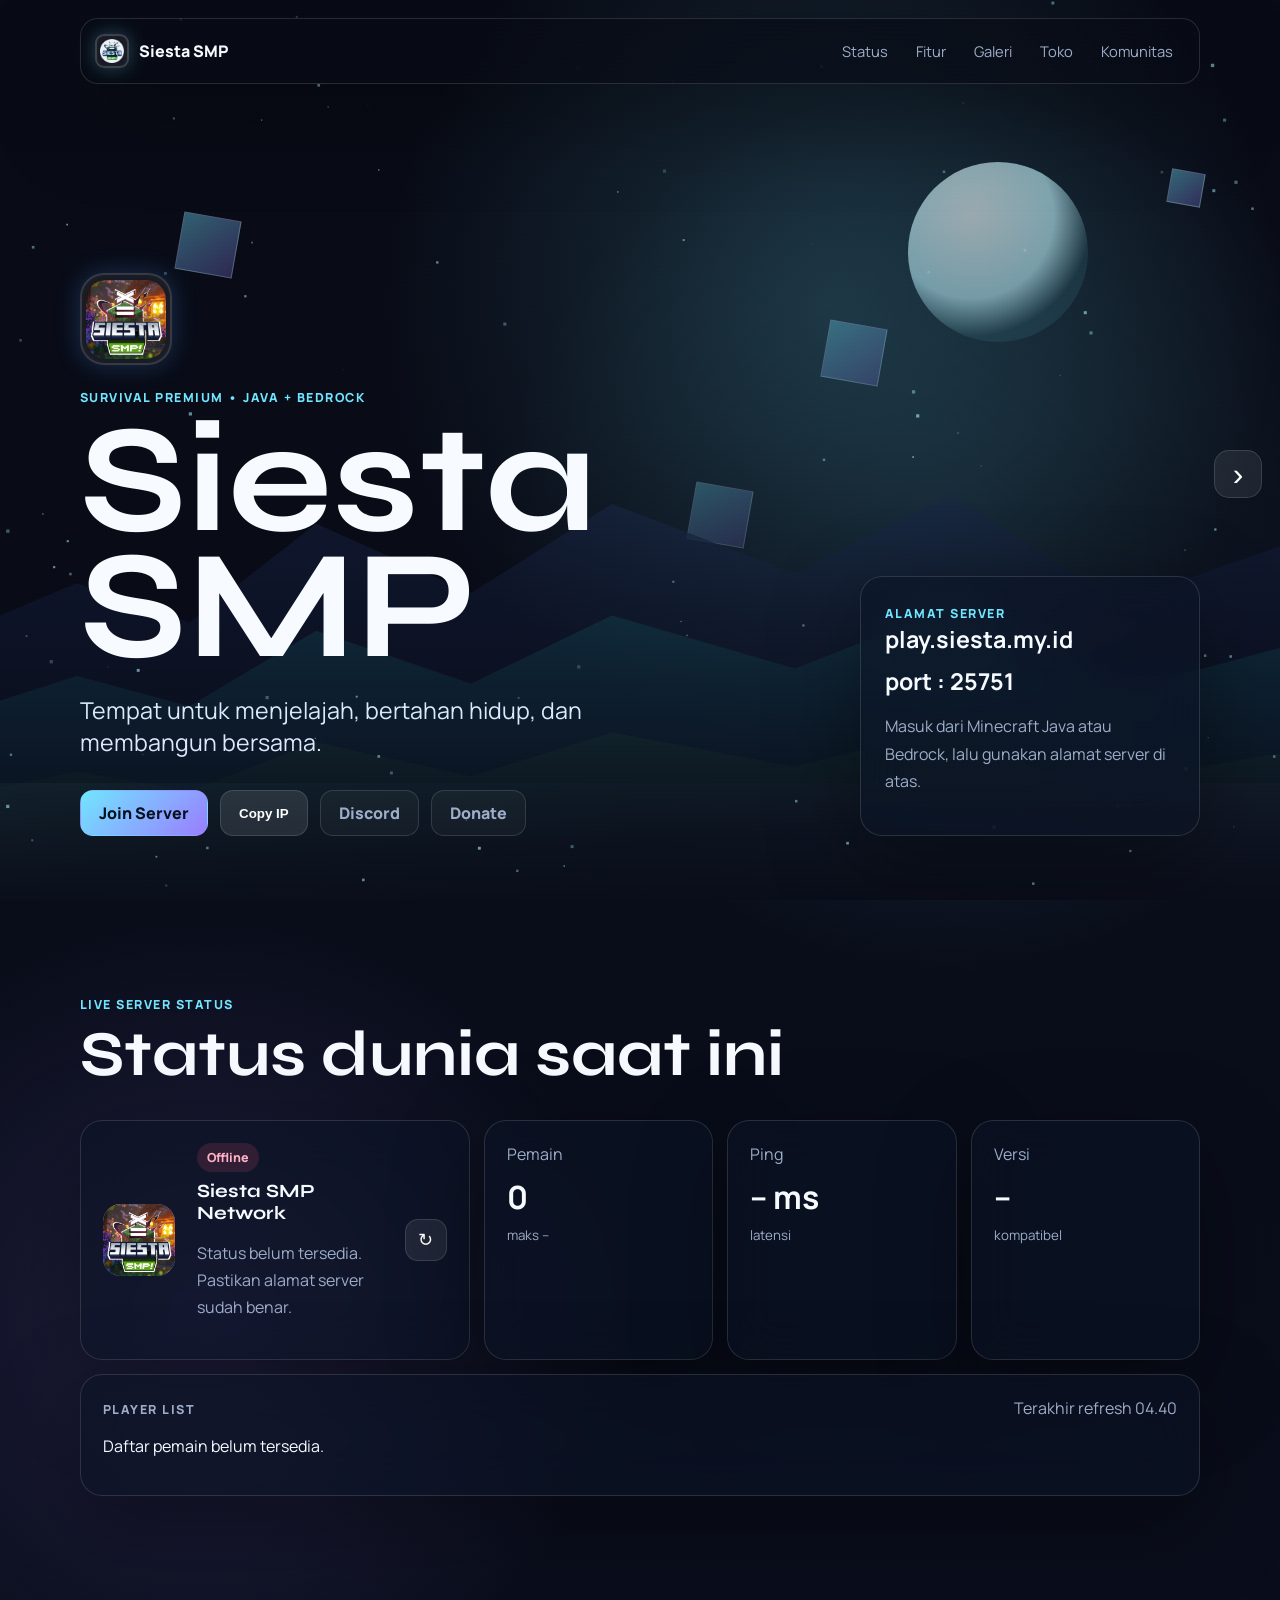
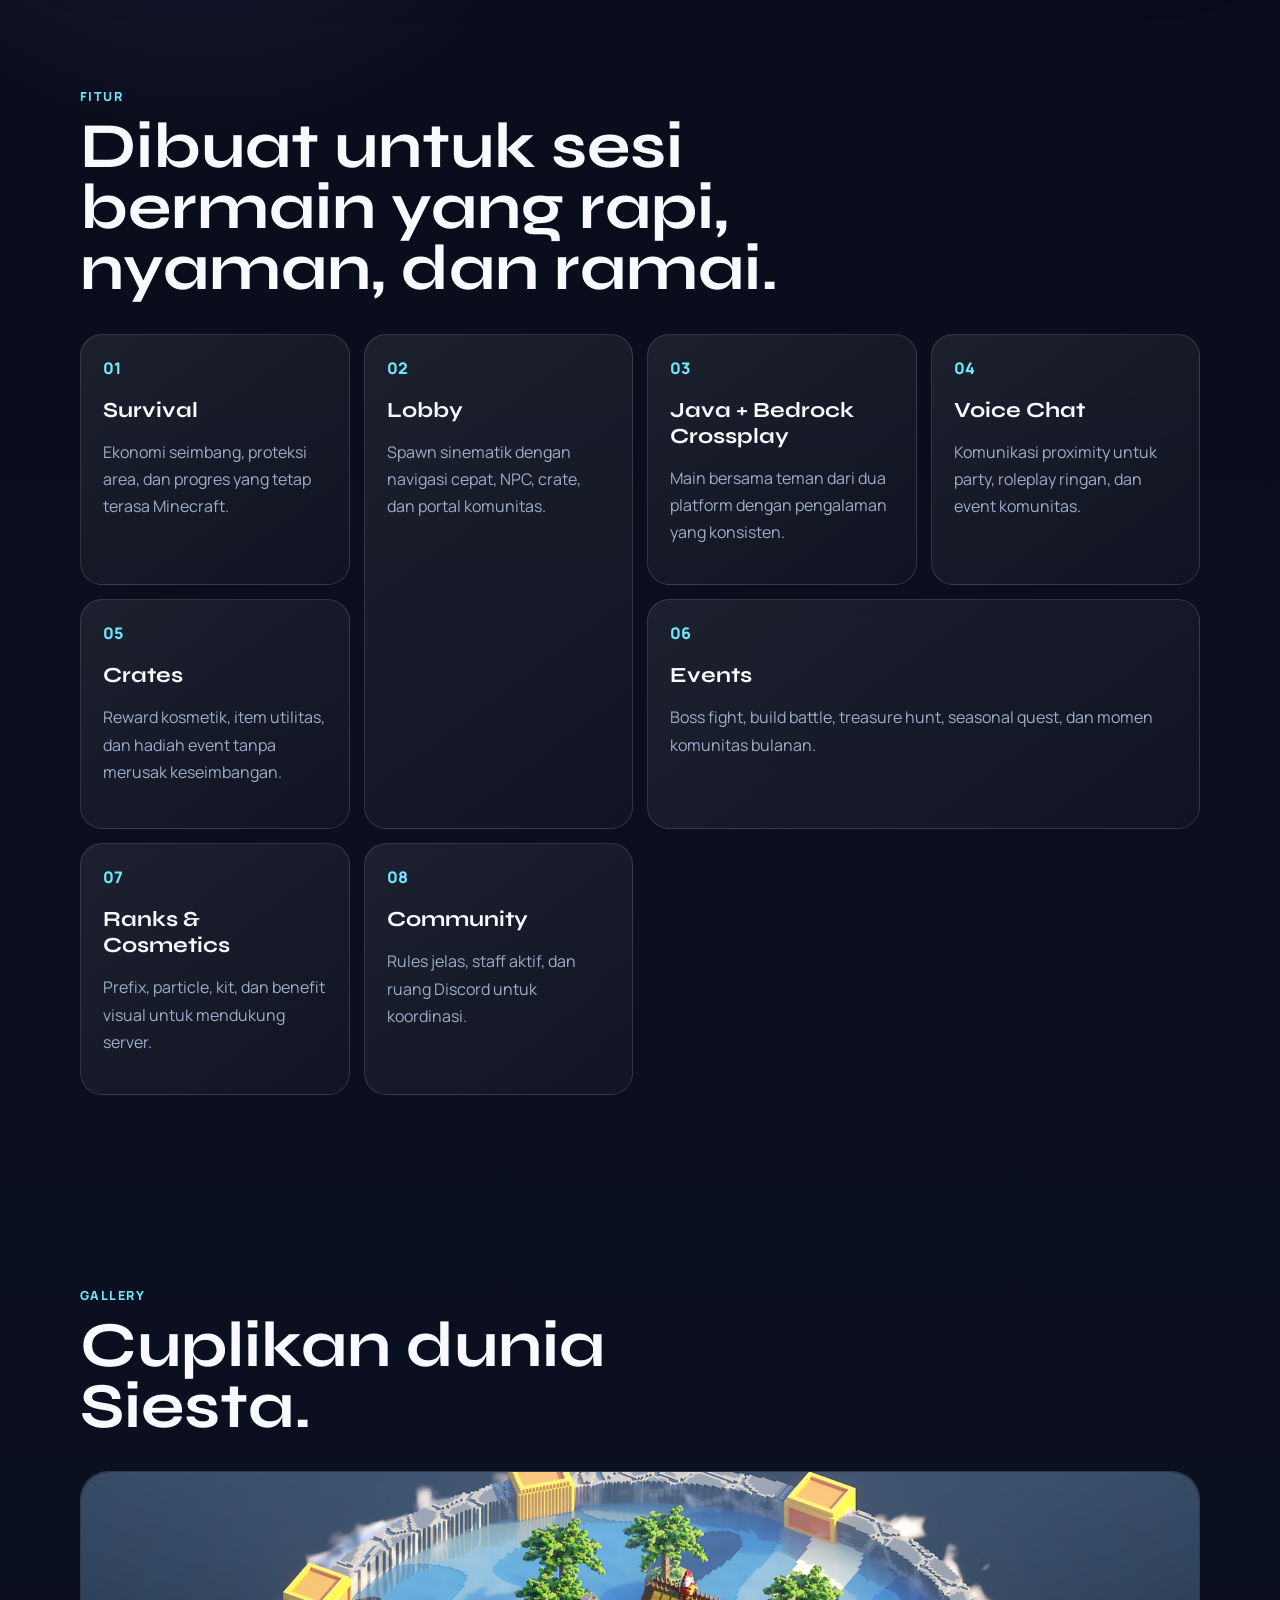
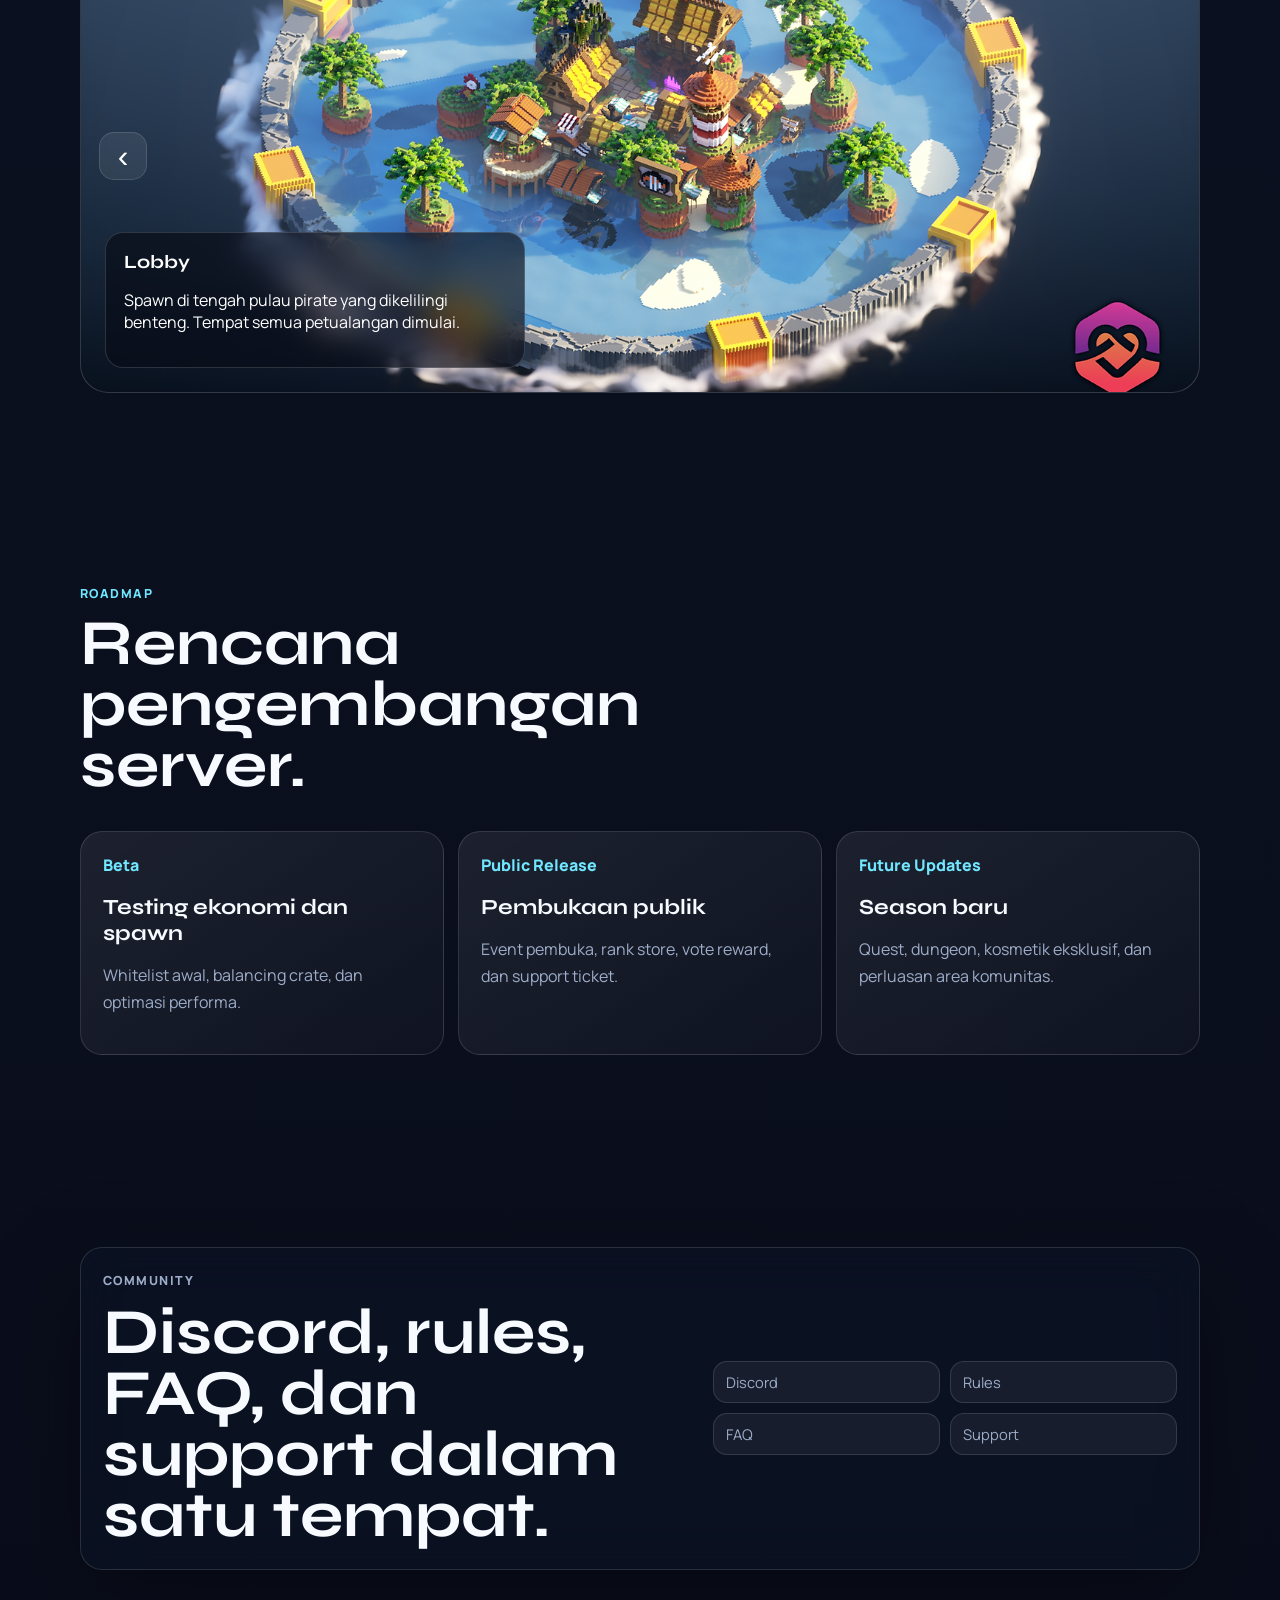
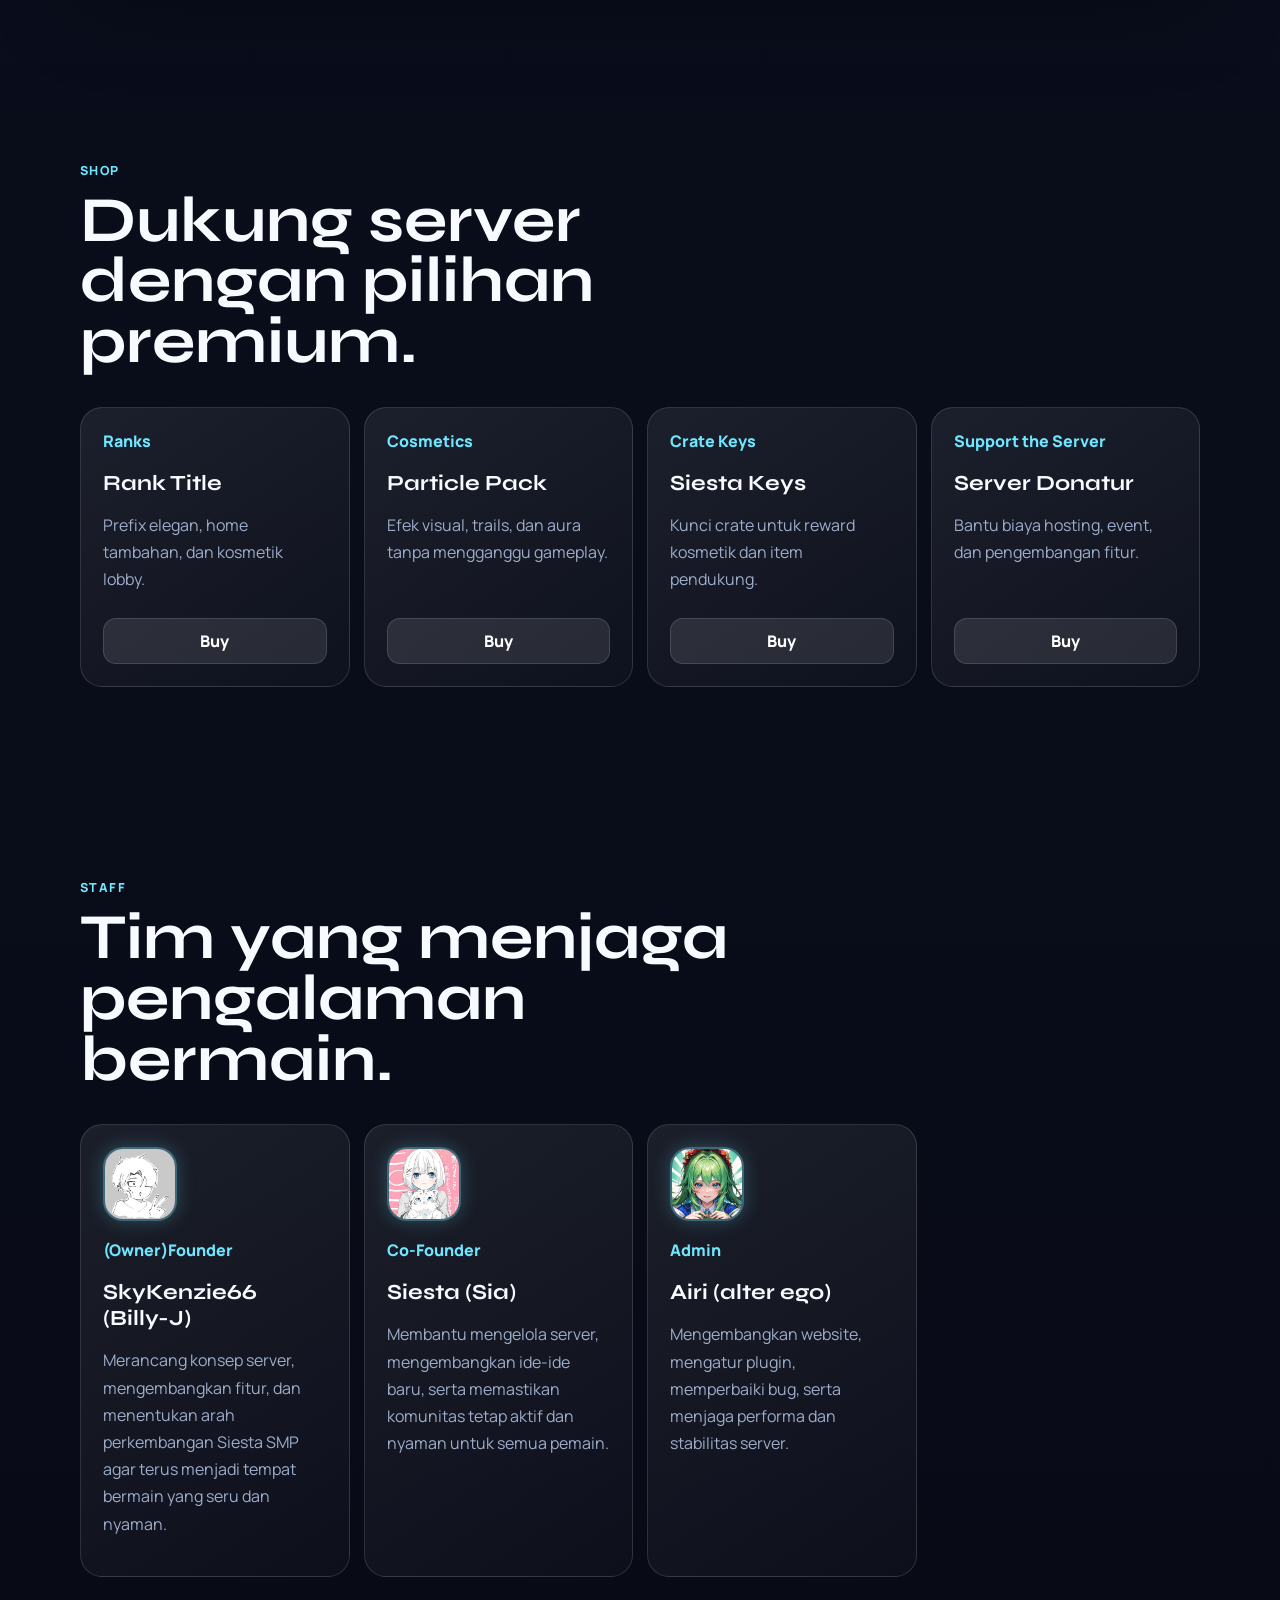
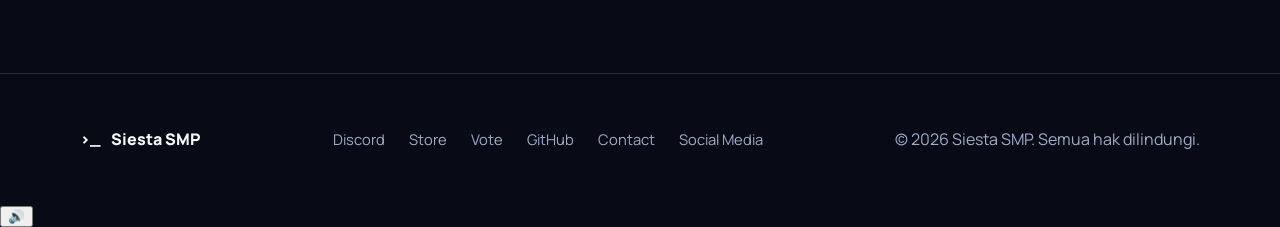
==== index.html @ a651f9de "First commit" ====
<!DOCTYPE html>
<html lang="id">
  <head>
    <meta charset="UTF-8" />
    <meta name="viewport" content="width=device-width, initial-scale=1.0" />
    <title>Siesta SMP | Server Minecraft Premium</title>
    <meta
      name="description"
      content="Website resmi Siesta SMP, server Minecraft modern untuk eksplorasi, survival, dan komunitas."
    />
    <link rel="preconnect" href="https://fonts.googleapis.com" />
    <link rel="preconnect" href="https://fonts.gstatic.com" crossorigin />
    <link
      href="https://fonts.googleapis.com/css2?family=Manrope:wght@400;500;600;700;800&family=Syne:wght@600;700;800&display=swap"
      rel="stylesheet"
    />
    <link rel="stylesheet" href="styles.css" />
  </head>
  <body>
    <div class="grain" aria-hidden="true"></div>
    <header class="site-header">
      <a class="brand" href="#home" aria-label="Siesta SMP">
        <div class="brand-mark">
    <img src="img/logo1.png" alt="Logo Server">
        </div>
        <span>Siesta SMP</span>
      </a>
      <button class="nav-toggle" aria-label="Buka menu" aria-expanded="false">
        <span></span><span></span>
      </button>
      <nav class="site-nav" aria-label="Navigasi utama">
        <a href="#status">Status</a>
        <a href="#fitur">Fitur</a>
        <a href="#galeri">Galeri</a>
        <a href="#toko">Toko</a>
        <a href="#komunitas">Komunitas</a>
      </nav>
    </header>

    <main>
      <section class="hero" id="home">
        <canvas id="particleCanvas" aria-hidden="true"></canvas>
        <div class="hero-landscape" aria-hidden="true">
          <div class="moon"></div>
          <div class="block block-a"></div>
          <div class="block block-b"></div>
          <div class="block block-c"></div>
          <div class="block block-d"></div>
          <div class="ridge ridge-back"></div>
          <div class="ridge ridge-mid"></div>
          <div class="ridge ridge-front"></div>
          <div class="water"></div>
        </div>
        <div class="hero-content reveal">

      
          <!-- ================================================= -->
<!-- LOGO SERVER -->
<!-- Taruh file logo di folder img/logo.png -->
<!-- Kalau nama filenya beda tinggal ganti src -->
<!-- ================================================= -->

<div class="logo-placeholder" aria-label="Logo Server">
    <img src="img/logo.png" alt="Siesta SMP Logo">
</div>

          <p class="eyebrow">Survival premium • Java + Bedrock</p>
          <h1>Siesta SMP</h1>
          <p class="hero-subtitle">Tempat untuk menjelajah, bertahan hidup, dan membangun bersama.</p>
          <div class="hero-actions">
            <a class="button primary" href="#cara-join">Join Server</a>
            <button class="button secondary" type="button" data-copy-ip>Copy IP</button>
            <a class="button ghost" href="https://discord.gg/QrGmvhKvw" target="_blank" rel="noreferrer">Discord</a>
            <a class="button ghost" href="/store/support-server.html">Donate</a>
          </div>
        </div>
        <aside class="hero-panel reveal" id="cara-join">
          <span class="panel-label">Alamat Server</span>
          <strong id="serverIp">play.siesta.my.id</strong>
          <strong id="server_port">port : 25751</strong>
          <p>Masuk dari Minecraft Java atau Bedrock, lalu gunakan alamat server di atas.</p>
        </aside>
      </section>

      <section class="status-section section" id="status">
        <div class="section-heading reveal">
          <p class="eyebrow">Live Server Status</p>
          <h2>Status dunia saat ini</h2>
        </div>
        <div class="status-grid reveal">
          <div class="server-card glass">
            <div class="server-icon">
    <img src="img/logo.png" alt="Siesta SMP">
</div>
            <div>
              <p class="status-pill" id="onlineState">Memuat...</p>
              <h3>Siesta SMP Network</h3>
              <p class="motd" id="motd">Mengambil MOTD server.</p>
            </div>
            <button class="icon-button" type="button" id="refreshStatus" aria-label="Refresh status">↻</button>
          </div>
          <div class="metric glass"><span>Pemain</span><strong id="playerCount">--</strong><small id="maxPlayers">maks --</small></div>
          <div class="metric glass"><span>Ping</span><strong id="ping">-- ms</strong><small>latensi</small></div>
          <div class="metric glass"><span>Versi</span><strong id="version">--</strong><small>kompatibel</small></div>
        </div>
        <div class="player-list glass reveal">
          <div>
            <span class="panel-label">Player List</span>
            <p id="playerList">Daftar pemain muncul jika tersedia dari API.</p>
          </div>
          <span id="lastRefresh">Auto refresh aktif</span>
        </div>
      </section>

      <section class="section" id="fitur">
        <div class="section-heading reveal">
          <p class="eyebrow">Fitur</p>
          <h2>Dibuat untuk sesi bermain yang rapi, nyaman, dan ramai.</h2>
        </div>
        <div class="feature-grid">
          <article class="feature-card reveal"><span>01</span><h3>Survival</h3><p>Ekonomi seimbang, proteksi area, dan progres yang tetap terasa Minecraft.</p></article>
          <article class="feature-card tall reveal"><span>02</span><h3>Lobby</h3><p>Spawn sinematik dengan navigasi cepat, NPC, crate, dan portal komunitas.</p></article>
          <article class="feature-card reveal"><span>03</span><h3>Java + Bedrock Crossplay</h3><p>Main bersama teman dari dua platform dengan pengalaman yang konsisten.</p></article>
          <article class="feature-card reveal"><span>04</span><h3>Voice Chat</h3><p>Komunikasi proximity untuk party, roleplay ringan, dan event komunitas.</p></article>
          <article class="feature-card reveal"><span>05</span><h3>Crates</h3><p>Reward kosmetik, item utilitas, dan hadiah event tanpa merusak keseimbangan.</p></article>
          <article class="feature-card wide reveal"><span>06</span><h3>Events</h3><p>Boss fight, build battle, treasure hunt, seasonal quest, dan momen komunitas bulanan.</p></article>
          <article class="feature-card reveal"><span>07</span><h3>Ranks & Cosmetics</h3><p>Prefix, particle, kit, dan benefit visual untuk mendukung server.</p></article>
          <article class="feature-card reveal"><span>08</span><h3>Community</h3><p>Rules jelas, staff aktif, dan ruang Discord untuk koordinasi.</p></article>
        </div>
      </section>

      <section class="section gallery-section" id="galeri">
        <div class="section-heading reveal">
          <p class="eyebrow">Gallery</p>
          <h2>Cuplikan dunia Siesta.</h2>
        </div>
        <div class="gallery reveal" aria-label="Galeri screenshot Minecraft">
          <button class="gallery-btn prev" type="button" aria-label="Screenshot sebelumnya">‹</button>
          

         <div class="gallery-track" id="galleryTrack">

<figure class="shot active">

<img src="img/gallery1.png" alt="Lobby">

<figcaption>
<h3>Lobby</h3>
<p>
Spawn di tengah pulau pirate yang dikelilingi benteng.
Tempat semua petualangan dimulai.
</p>
</figcaption>

</figure>



        <figure class="shot">
    <img src="img/gallery2.png" alt="Survival">
    <figcaption>
        <h3>Dunia Survival</h3>
        <p>Survival murni tanpa economy, fokus eksplorasi dan komunitas.</p>
    </figcaption>
</figure>

<figure class="shot">
    <img src="img/gallery3.png" alt="Community">
    <figcaption>
        <h3>Komunitas</h3>
        <p>Bermain bersama teman, membangun kota, dan membuat cerita sendiri.</p>
    </figcaption>
</figure>
          </div>

          
          
          </div>
          <button class="gallery-btn next" type="button" aria-label="Screenshot berikutnya">›</button>
        </div>
      </section>

      <section class="section roadmap-section">
        <div class="section-heading reveal">
          <p class="eyebrow">Roadmap</p>
          <h2>Rencana pengembangan server.</h2>
        </div>
        <div class="timeline reveal">
          <article><span>Beta</span><h3>Testing ekonomi dan spawn</h3><p>Whitelist awal, balancing crate, dan optimasi performa.</p></article>
          <article><span>Public Release</span><h3>Pembukaan publik</h3><p>Event pembuka, rank store, vote reward, dan support ticket.</p></article>
          <article><span>Future Updates</span><h3>Season baru</h3><p>Quest, dungeon, kosmetik eksklusif, dan perluasan area komunitas.</p></article>
        </div>
      </section>

      <section class="section community-section" id="komunitas">
        <div class="community-panel glass reveal">
          <div>
            <p class="eyebrow">Community</p>
            <h2>Discord, rules, FAQ, dan support dalam satu tempat.</h2>
          </div>
          <div class="community-links">
            <a href="https://discord.gg/QrGmvhKvw" target="_blank" rel="noreferrer">Discord</a>
            <a href="/rules.html">Rules</a>
            <a href="/faq.html">FAQ</a>
            <a href="https://wa.me/message/P4M4RM54LJPPA1">Support</a>
          </div>
        </div>
      </section>

      <section class="section shop-section" id="toko">
        <div class="section-heading reveal">
          <p class="eyebrow">Shop</p>
          <h2>Dukung server dengan pilihan premium.</h2>
        </div>
        <div class="shop-grid">
          <article class="shop-card reveal"><span>Ranks</span><h3>Rank Title</h3><p>Prefix elegan, home tambahan, dan kosmetik lobby.</p><a class="button secondary" href="/store.html">Buy</a></article>
          <article class="shop-card reveal"><span>Cosmetics</span><h3>Particle Pack</h3><p>Efek visual, trails, dan aura tanpa mengganggu gameplay.</p><a class="button secondary" href="/store.html">Buy</a></article>
          <article class="shop-card reveal"><span>Crate Keys</span><h3>Siesta Keys</h3><p>Kunci crate untuk reward kosmetik dan item pendukung.</p><a class="button secondary" href="/store.html">Buy</a></article>
          <article class="shop-card reveal"><span>Support the Server</span><h3>Server Donatur</h3><p>Bantu biaya hosting, event, dan pengembangan fitur.</p><a class="button secondary" href="/store/support-server.html">Buy</a></article>
        </div>
      </section>

      <section class="section staff-section">
        <div class="section-heading reveal">
          <p class="eyebrow">Staff</p>
          <h2>Tim yang menjaga pengalaman bermain.</h2>
        </div>
        <div class="staff-grid">
          <article class="staff-card reveal"><div class="avatar">
           <img src="img/billy.png" alt=Billy>
          </div><span>(Owner)Founder</span><h3>SkyKenzie66 (Billy-J)</h3><p>Merancang konsep server, mengembangkan fitur, dan menentukan arah perkembangan Siesta SMP agar terus menjadi tempat bermain yang seru dan nyaman.</p></article>
          <article class="staff-card reveal"><div class="avatar">
            <img src="img/sia.png" alt=sia>
          </div><span>Co-Founder</span><h3>Siesta (Sia)</h3><p>Membantu mengelola server, mengembangkan ide-ide baru, serta memastikan komunitas tetap aktif dan nyaman untuk semua pemain.</p></article>
          <article class="staff-card reveal"><div class="avatar">
            <img src="img/admin.png" alt=admin>
          </div><span>Admin</span><h3>Airi (alter ego)</h3><p>Mengembangkan website, mengatur plugin, memperbaiki bug, serta menjaga performa dan stabilitas server.</p></article>
        </div>
      </section>
    </main>

    <footer class="site-footer">
      <div class="brand">>_</><span>Siesta SMP</span></div>
      <nav aria-label="Footer">
        <a href="https://discord.gg/QrGmvhKvw" target="_blank" rel="noreferrer">Discord</a>
        <a href="/store.html">Store</a>
        <a href="/vote.html">Vote</a>
        <a href="https://github.com/Skyekenie66" target="_blank" rel="noreferrer">GitHub</a>
        <a href="https://wa.me/message/P4M4RM54LJPPA1">Contact</a>
        <a href="/social.html">Social Media</a>
      </nav>
      <p>© <span id="year"></span> Siesta SMP. Semua hak dilindungi.</p>
    </footer>
    <div class="toast" id="toast" role="status" aria-live="polite">IP server disalin.</div>
     <script src="script.js"></script>



    

    <audio id="bgm" loop>
    <source src="bgm/music1.mp3" type="audio/mpeg">
</audio>

<button id="musicBtn">🔊</button>
    
  </body>
</html>
---- styles.css ----
:root {
  --bg: #080b16;
  --bg-soft: #10172a;
  --ink: #f7fbff;
  --muted: #9dadc9;
  --line: rgba(255, 255, 255, 0.13);
  --glass: rgba(12, 20, 39, 0.56);
  --cyan: #70e6ff;
  --blue: #4b8dff;
  --purple: #9a7cff;
  --white: #ffffff;
  --shadow: 0 28px 90px rgba(0, 0, 0, 0.36);
}

* {
  box-sizing: border-box;
}

html {
  scroll-behavior: smooth;
}

body {
  margin: 0;
  color: var(--ink);
  background:
    radial-gradient(circle at 74% 8%, rgba(112, 230, 255, 0.18), transparent 28rem),
    radial-gradient(circle at 16% 20%, rgba(154, 124, 255, 0.16), transparent 26rem),
    linear-gradient(180deg, #080b16 0%, #0b1020 47%, #080b16 100%);
  font-family: "Manrope", sans-serif;
  overflow-x: hidden;
}

a {
  color: inherit;
  text-decoration: none;
}

.grain {
  position: fixed;
  inset: 0;
  z-index: 50;
  pointer-events: none;
  opacity: 0.13;
  background-image:
    linear-gradient(rgba(255, 255, 255, 0.05) 1px, transparent 1px),
    linear-gradient(90deg, rgba(255, 255, 255, 0.04) 1px, transparent 1px);
  background-size: 4px 4px;
  mix-blend-mode: overlay;
}

.site-header {
  position: fixed;
  top: 18px;
  left: 50%;
  z-index: 40;
  display: flex;
  width: min(1120px, calc(100% - 32px));
  transform: translateX(-50%);
  align-items: center;
  justify-content: space-between;
  padding: 12px 14px;
  border: 1px solid var(--line);
  border-radius: 18px;
  background: rgba(8, 11, 22, 0.68);
  backdrop-filter: blur(22px);
  box-shadow: var(--shadow);
}

.brand {
  display: inline-flex;
  align-items: center;
  gap: 10px;
  font-weight: 800;
}

.brand-mark{
    width:48px;
    height:48px;

    border-radius:10%;   /* Bulat */

    overflow:hidden;

    display:flex;
    align-items:center;
    justify-content:center;

    background:rgba(255,255,255,.06);
    backdrop-filter:blur(18px);

    border:2px solid rgba(255,255,255,.18);

    box-shadow:
        0 0 18px rgba(112,230,255,.28),
        inset 0 0 12px rgba(255,255,255,.05);

    transition:.3s ease;
}

.brand-mark:hover{
    transform:scale(1.08) rotate(6deg);

    box-shadow:
        0 0 28px rgba(112,230,255,.45),
        0 0 50px rgba(154,124,255,.25);
}

.brand-mark img{
    width:82%;
    height:82%;
    object-fit:contain;
}


.logo-placeholder img{
    width:90%;
    height:90%;

    object-fit:contain;

    border-radius:20px;
}

.logo-placeholder{
    width:180px;
    height:180px;

    border-radius:28px;

    overflow:hidden;

    display:flex;
    align-items:center;
    justify-content:center;

    background:rgba(255,255,255,.05);

    backdrop-filter:blur(18px);

    border:2px solid rgba(255,255,255,.15);

    box-shadow:
        0 0 25px rgba(80,160,255,.25),
        inset 0 0 20px rgba(255,255,255,.05);

    transition:.3s;
}

.logo-placeholder:hover{
    transform:scale(1.04);

    box-shadow:
        0 0 40px rgba(80,160,255,.45);
}

.brand-mark {
  width: 34px;
  height: 34px;
  border-radius: 9px;
}

.site-nav {
  display: flex;
  gap: 4px;
}

.site-nav a,
.community-links a,
.site-footer a {
  color: var(--muted);
  font-size: 0.92rem;
  padding: 10px 12px;
  transition: color 180ms ease, background 180ms ease;
}

.site-nav a:hover,
.community-links a:hover,
.site-footer a:hover {
  color: var(--white);
  background: rgba(255, 255, 255, 0.07);
  border-radius: 10px;
}

.nav-toggle {
  display: none;
}

.hero {
  position: relative;
  min-height: 100svh;
  display: grid;
  grid-template-columns: minmax(0, 1fr) 340px;
  align-items: end;
  gap: 34px;
  padding: 150px max(24px, calc((100vw - 1120px) / 2)) 64px;
  overflow: hidden;
}

#particleCanvas,
.hero-landscape {
  position: absolute;
  inset: 0;
}

#particleCanvas {
  z-index: 2;
}

.hero::before {
  content: "";
  position: absolute;
  inset: 0;
  background:
    linear-gradient(180deg, rgba(8,11,22,.10) 0%, rgba(8,11,22,.36) 48%, rgba(8,11,22,.94) 100%),
    radial-gradient(circle at 65% 34%, rgba(112,230,255,.22), transparent 28rem);
  z-index: 1;
}

.hero-content,
.hero-panel {
  position: relative;
  z-index: 3;
}

.logo-placeholder {
  width: 92px;
  height: 92px;
  border-radius: 24px;
  margin-bottom: 24px;
  font-family: "Syne", sans-serif;
  font-weight: 800;
  letter-spacing: 0;
}

.eyebrow,
.panel-label {
  margin: 0 0 12px;
  color: var(--cyan);
  font-size: 0.78rem;
  font-weight: 800;
  letter-spacing: .12em;
  text-transform: uppercase;
}

h1,
h2,
h3 {
  margin: 0;
  font-family: "Syne", sans-serif;
  letter-spacing: 0;
}

h1 {
  max-width: 760px;
  font-size: clamp(4.5rem, 12vw, 10.5rem);
  line-height: 0.82;
}

.hero-subtitle {
  max-width: 620px;
  margin: 24px 0 32px;
  color: #dce8ff;
  font-size: clamp(1.08rem, 2.4vw, 1.45rem);
}

.hero-actions {
  display: flex;
  flex-wrap: wrap;
  gap: 12px;
}

.button {
  display: inline-flex;
  min-height: 46px;
  align-items: center;
  justify-content: center;
  border: 1px solid var(--line);
  border-radius: 13px;
  padding: 0 18px;
  font-weight: 800;
  transition: transform 180ms ease, border-color 180ms ease, background 180ms ease;
  cursor: pointer;
}

.button:hover,
.icon-button:hover,
.gallery-btn:hover {
  transform: translateY(-2px);
}

.primary {
  color: #06101e;
  border-color: transparent;
  background: linear-gradient(135deg, var(--cyan), var(--purple));
}

.secondary {
  color: var(--white);
  background: rgba(255,255,255,.1);
}

.ghost {
  color: var(--muted);
  background: rgba(255,255,255,.035);
}

.glass,
.hero-panel {
  border: 1px solid var(--line);
  background: var(--glass);
  backdrop-filter: blur(24px);
  box-shadow: var(--shadow);
}

.hero-panel {
  align-self: end;
  border-radius: 22px;
  padding: 24px;
}

.hero-panel strong {
  display: block;
  margin-bottom: 10px;
  font-size: 1.45rem;
}

.hero-panel p,
.feature-card p,
.shop-card p,
.staff-card p,
.timeline p,
.community-panel p,
.motd {
  color: var(--muted);
  line-height: 1.7;
}

.moon {
  position: absolute;
  top: 18%;
  right: 15%;
  width: 180px;
  height: 180px;
  border-radius: 50%;
  background: radial-gradient(circle at 35% 30%, #ffffff, #c8f6ff 48%, rgba(112,230,255,.16) 70%);
  filter: blur(.2px);
  opacity: .82;
}

.ridge {
  position: absolute;
  left: -5%;
  right: -5%;
  bottom: 0;
  clip-path: polygon(0 48%, 10% 36%, 18% 44%, 27% 24%, 38% 38%, 48% 20%, 61% 34%, 72% 18%, 84% 40%, 100% 24%, 100% 100%, 0 100%);
}

.ridge-back { height: 55%; background: linear-gradient(180deg, #1e2d59, #0e1730); opacity: .75; }
.ridge-mid { height: 42%; background: linear-gradient(180deg, #1a5c70, #102647); bottom: -2%; }
.ridge-front { height: 27%; background: linear-gradient(180deg, #2c6f6a, #101b2b); bottom: -3%; }
.water { position: absolute; left: 0; right: 0; bottom: 0; height: 13%; background: linear-gradient(90deg, rgba(112,230,255,.38), rgba(75,141,255,.12), rgba(154,124,255,.30)); opacity: .65; }

.block {
  position: absolute;
  width: 58px;
  height: 58px;
  background: linear-gradient(135deg, rgba(112,230,255,.5), rgba(154,124,255,.35));
  border: 1px solid rgba(255,255,255,.24);
  transform: rotate(10deg);
  animation: floatBlock 7s ease-in-out infinite;
}

.block-a { top: 24%; left: 14%; }
.block-b { top: 36%; right: 31%; animation-delay: -2s; }
.block-c { top: 54%; left: 54%; animation-delay: -4s; }
.block-d { top: 19%; right: 6%; width: 34px; height: 34px; animation-delay: -1s; }

@keyframes floatBlock {
  0%, 100% { transform: translateY(0) rotate(10deg); }
  50% { transform: translateY(-22px) rotate(18deg); }
}

.section {
  padding: 96px max(24px, calc((100vw - 1120px) / 2));
}

.section-heading {
  max-width: 760px;
  margin-bottom: 34px;
}

.section-heading h2,
.community-panel h2 {
  font-size: clamp(2.2rem, 5vw, 4.8rem);
  line-height: .95;
}

.status-grid {
  display: grid;
  grid-template-columns: 1.7fr repeat(3, 1fr);
  gap: 14px;
}

.server-card,
.metric,
.player-list,
.feature-card,
.shop-card,
.staff-card,
.community-panel,
.timeline article {
  border-radius: 22px;
  padding: 22px;
}

.server-card {
  display: grid;
  grid-template-columns: 76px 1fr 42px;
  gap: 18px;
  align-items: center;
}

.server-icon {
  width: 76px;
  height: 76px;
  display: grid;
  place-items: center;
  border-radius: 16px;
  color: #06101e;
  font-family: "Syne", sans-serif;
  font-size: 2rem;
  font-weight: 800;
  background: linear-gradient(135deg, var(--cyan), var(--blue), var(--purple));
}

.status-pill {
  display: inline-flex;
  margin: 0 0 8px;
  padding: 6px 10px;
  border-radius: 999px;
  color: #8fffd1;
  background: rgba(83, 255, 187, .12);
  font-size: .78rem;
  font-weight: 800;
}

.status-pill.offline {
  color: #ffb2c4;
  background: rgba(255, 91, 128, .14);
}

.icon-button,
.gallery-btn {
  border: 1px solid var(--line);
  color: var(--white);
  background: rgba(255,255,255,.08);
  cursor: pointer;
}

.icon-button {
  width: 42px;
  height: 42px;
  border-radius: 13px;
  font-size: 1.15rem;
}

.metric strong {
  display: block;
  margin: 10px 0 4px;
  font-size: 2rem;
}

.metric span,
.metric small,
.player-list span {
  color: var(--muted);
}

.player-list {
  display: flex;
  justify-content: space-between;
  gap: 20px;
  margin-top: 14px;
}

.feature-grid,
.shop-grid,
.staff-grid {
  display: grid;
  grid-template-columns: repeat(4, 1fr);
  gap: 14px;
}

.feature-card,
.shop-card,
.staff-card,
.timeline article {
  border: 1px solid var(--line);
  background: linear-gradient(145deg, rgba(255,255,255,.08), rgba(255,255,255,.025));
}

.feature-card {
  min-height: 230px;
}

.feature-card.tall {
  grid-row: span 2;
}

.feature-card.wide {
  grid-column: span 2;
}

.feature-card span,
.shop-card span,
.staff-card span,
.timeline span {
  color: var(--cyan);
  font-weight: 800;
}

.feature-card h3,
.shop-card h3,
.staff-card h3,
.timeline h3 {
  margin-top: 18px;
  font-size: 1.35rem;
}

.gallery {
  position: relative;
  overflow: hidden;
  border: 1px solid var(--line);
  border-radius: 28px;
  background: rgba(255,255,255,.05);
}

.gallery-track{
    position:relative;
}

.shot{
    position:absolute;
    inset:0;

    margin:0;

    opacity:0;

    transition:.45s;

    overflow:hidden;

    border-radius:28px;
}

.shot.active{
    opacity:1;
    position:relative;
}

.shot img{
    width:100%;
    height:520px;

    display:block;

    object-fit:cover;
}

.shot figcaption{
    position:absolute;

    left:24px;
    right:24px;
    bottom:24px;

    max-width:420px;

    padding:18px;

    border-radius:18px;

    background:rgba(8,11,22,.65);

    backdrop-filter:blur(15px);

    border:1px solid rgba(255,255,255,.15);

    color:white;
}

.gallery-btn {
  position: absolute;
  top: 50%;
  z-index: 3;
  width: 48px;
  height: 48px;
  border-radius: 15px;
  font-size: 2rem;
}

.prev { left: 18px; }
.next { right: 18px; }

.timeline {
  display: grid;
  grid-template-columns: repeat(3, 1fr);
  gap: 14px;
}

.community-panel {
  display: grid;
  grid-template-columns: 1fr .8fr;
  gap: 30px;
  align-items: center;
}

.community-links {
  display: grid;
  grid-template-columns: repeat(2, 1fr);
  gap: 10px;
}

.community-links a {
  border: 1px solid var(--line);
  border-radius: 14px;
  background: rgba(255,255,255,.055);
}

.shop-card {
  min-height: 280px;
  display: flex;
  flex-direction: column;
}

.shop-card .button {
  margin-top: auto;
}

.avatar{
    width:74px;
    height:74px;

    margin-bottom:18px;

    border-radius:20px;

    overflow:hidden;

    display:flex;
    align-items:center;
    justify-content:center;

    background:rgba(255,255,255,.05);

    border:2px solid rgba(112,230,255,.35);

    box-shadow:0 0 18px rgba(112,230,255,.25);

    transition:.3s;
}

.avatar:hover{
    transform:scale(1.06);
    box-shadow:0 0 28px rgba(112,230,255,.45);
}

.avatar img{
    width:100%;
    height:100%;

    object-fit:cover;

    display:block;
}

.site-footer {
  display: grid;
  grid-template-columns: auto 1fr auto;
  gap: 20px;
  align-items: center;
  padding: 38px max(24px, calc((100vw - 1120px) / 2));
  border-top: 1px solid var(--line);
}

.site-footer nav {
  display: flex;
  flex-wrap: wrap;
  justify-content: center;
}

.site-footer p {
  color: var(--muted);
}

.toast {
  position: fixed;
  right: 22px;
  bottom: 22px;
  z-index: 60;
  padding: 14px 18px;
  border: 1px solid var(--line);
  border-radius: 14px;
  background: rgba(8, 11, 22, .82);
  backdrop-filter: blur(18px);
  opacity: 0;
  transform: translateY(14px);
  transition: opacity 180ms ease, transform 180ms ease;
}

.toast.show {
  opacity: 1;
  transform: translateY(0);
}

.reveal {
  opacity: 0;
  transform: translateY(24px);
  transition: opacity 700ms ease, transform 700ms ease;
}

.reveal.visible {
  opacity: 1;
  transform: translateY(0);
}

@media (max-width: 920px) {
  .nav-toggle {
    display: grid;
    gap: 5px;
    width: 42px;
    height: 42px;
    place-content: center;
    border: 1px solid var(--line);
    border-radius: 12px;
    background: rgba(255,255,255,.06);
  }

  .nav-toggle span {
    width: 18px;
    height: 2px;
    background: var(--white);
  }

  .site-nav {
    position: absolute;
    top: calc(100% + 10px);
    left: 0;
    right: 0;
    display: none;
    flex-direction: column;
    padding: 12px;
    border: 1px solid var(--line);
    border-radius: 18px;
    background: rgba(8, 11, 22, .92);
  }

  .site-nav.open {
    display: flex;
  }

  .hero,
  .status-grid,
  .community-panel,
  .site-footer {
    grid-template-columns: 1fr;
  }

  .feature-grid,
  .shop-grid,
  .staff-grid,
  .timeline {
    grid-template-columns: repeat(2, 1fr);
  }

  .feature-card.tall,
  .feature-card.wide {
    grid-row: auto;
    grid-column: auto;
  }
}

@media (max-width: 620px) {
  .hero {
    padding-top: 120px;
  }

  h1 {
    font-size: clamp(4rem, 18vw, 6rem);
  }

  .hero-actions,
  .player-list {
    flex-direction: column;
  }

  .button {
    width: 100%;
  }

  .feature-grid,
  .shop-grid,
  .staff-grid,
  .timeline,
  .community-links {
    grid-template-columns: 1fr;
  }

  .server-card {
    grid-template-columns: 64px 1fr;
  }

  .icon-button {
    grid-column: 1 / -1;
    width: 100%;
  }

  .shot-art {
    min-height: 360px;
  }

  .site-footer {
    justify-items: start;
  }
}

@media (prefers-reduced-motion: reduce) {
  *,
  *::before,
  *::after {
    animation-duration: .01ms !important;
    animation-iteration-count: 1 !important;
    scroll-behavior: auto !important;
    transition-duration: .01ms !important;
  }
}

.server-icon{
    width:72px;
    height:72px;

    border-radius:18px;

    overflow:hidden;
}

.server-icon img{
    width:100%;
    height:100%;

    object-fit:cover;
}

#edit_foto_gallery

#musicBtn{

position:fixed;

right:20px;

bottom:20px;

width:55px;

height:55px;

border:none;

border-radius:50%;

cursor:pointer;

font-size:22px;

color:white;

background:rgba(10,20,35,.8);

backdrop-filter:blur(15px);

border:1px solid rgba(255,255,255,.15);

transition:.3s;

z-index:9999;

}

#musicBtn:hover{

transform:scale(1.08);

box-shadow:0 0 20px rgba(112,230,255,.35);

}
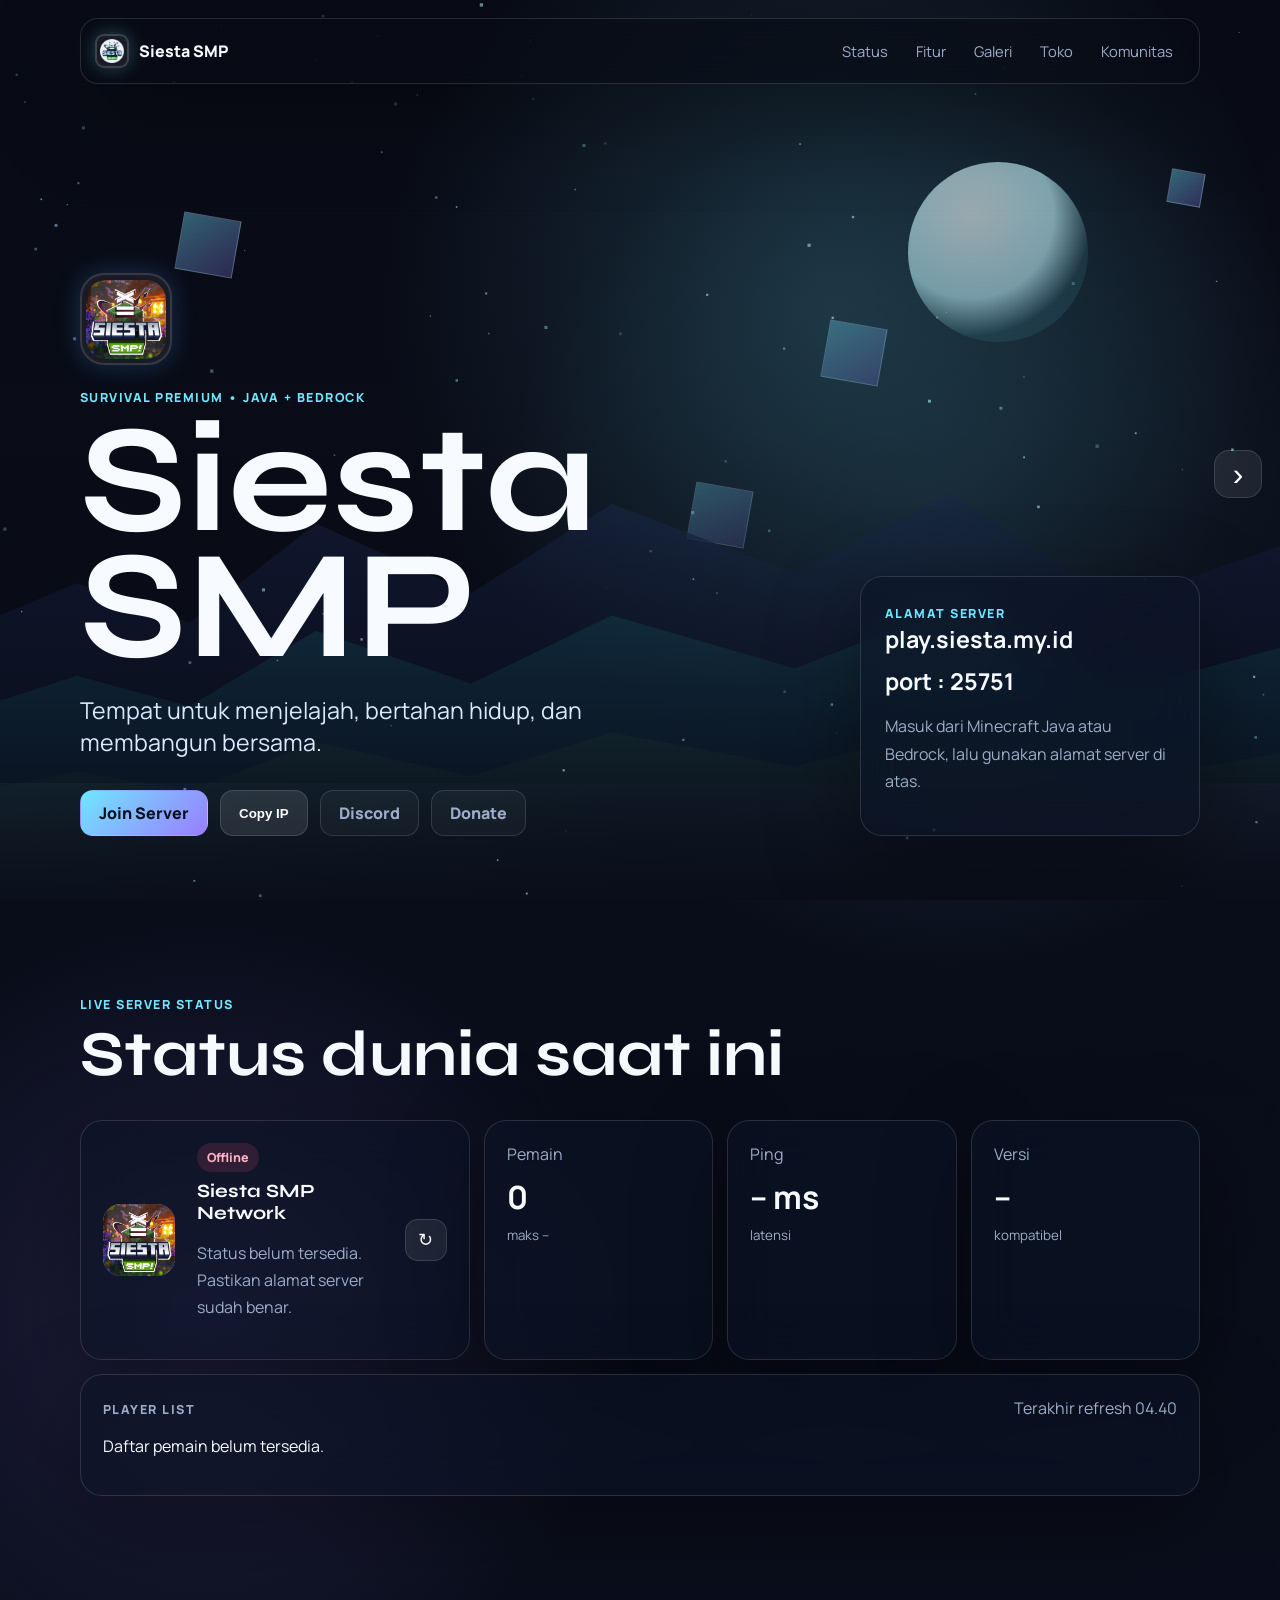
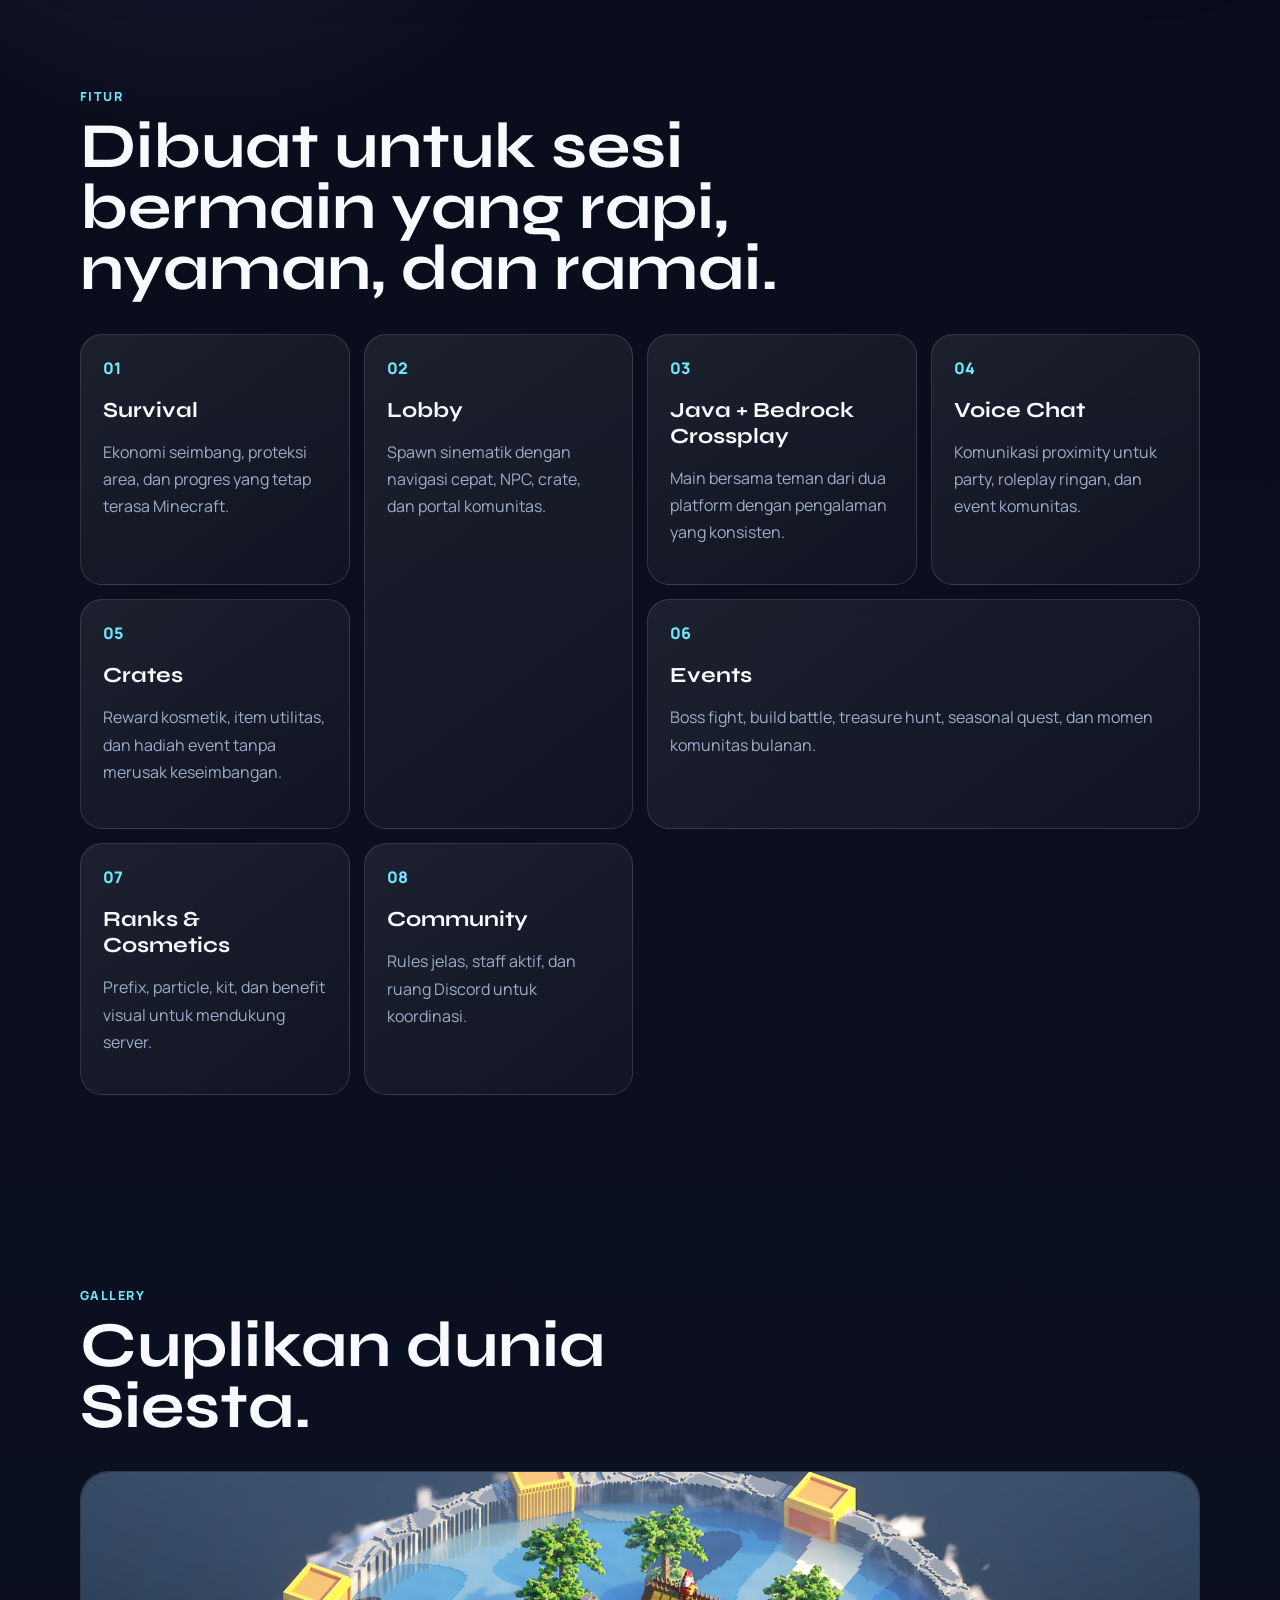
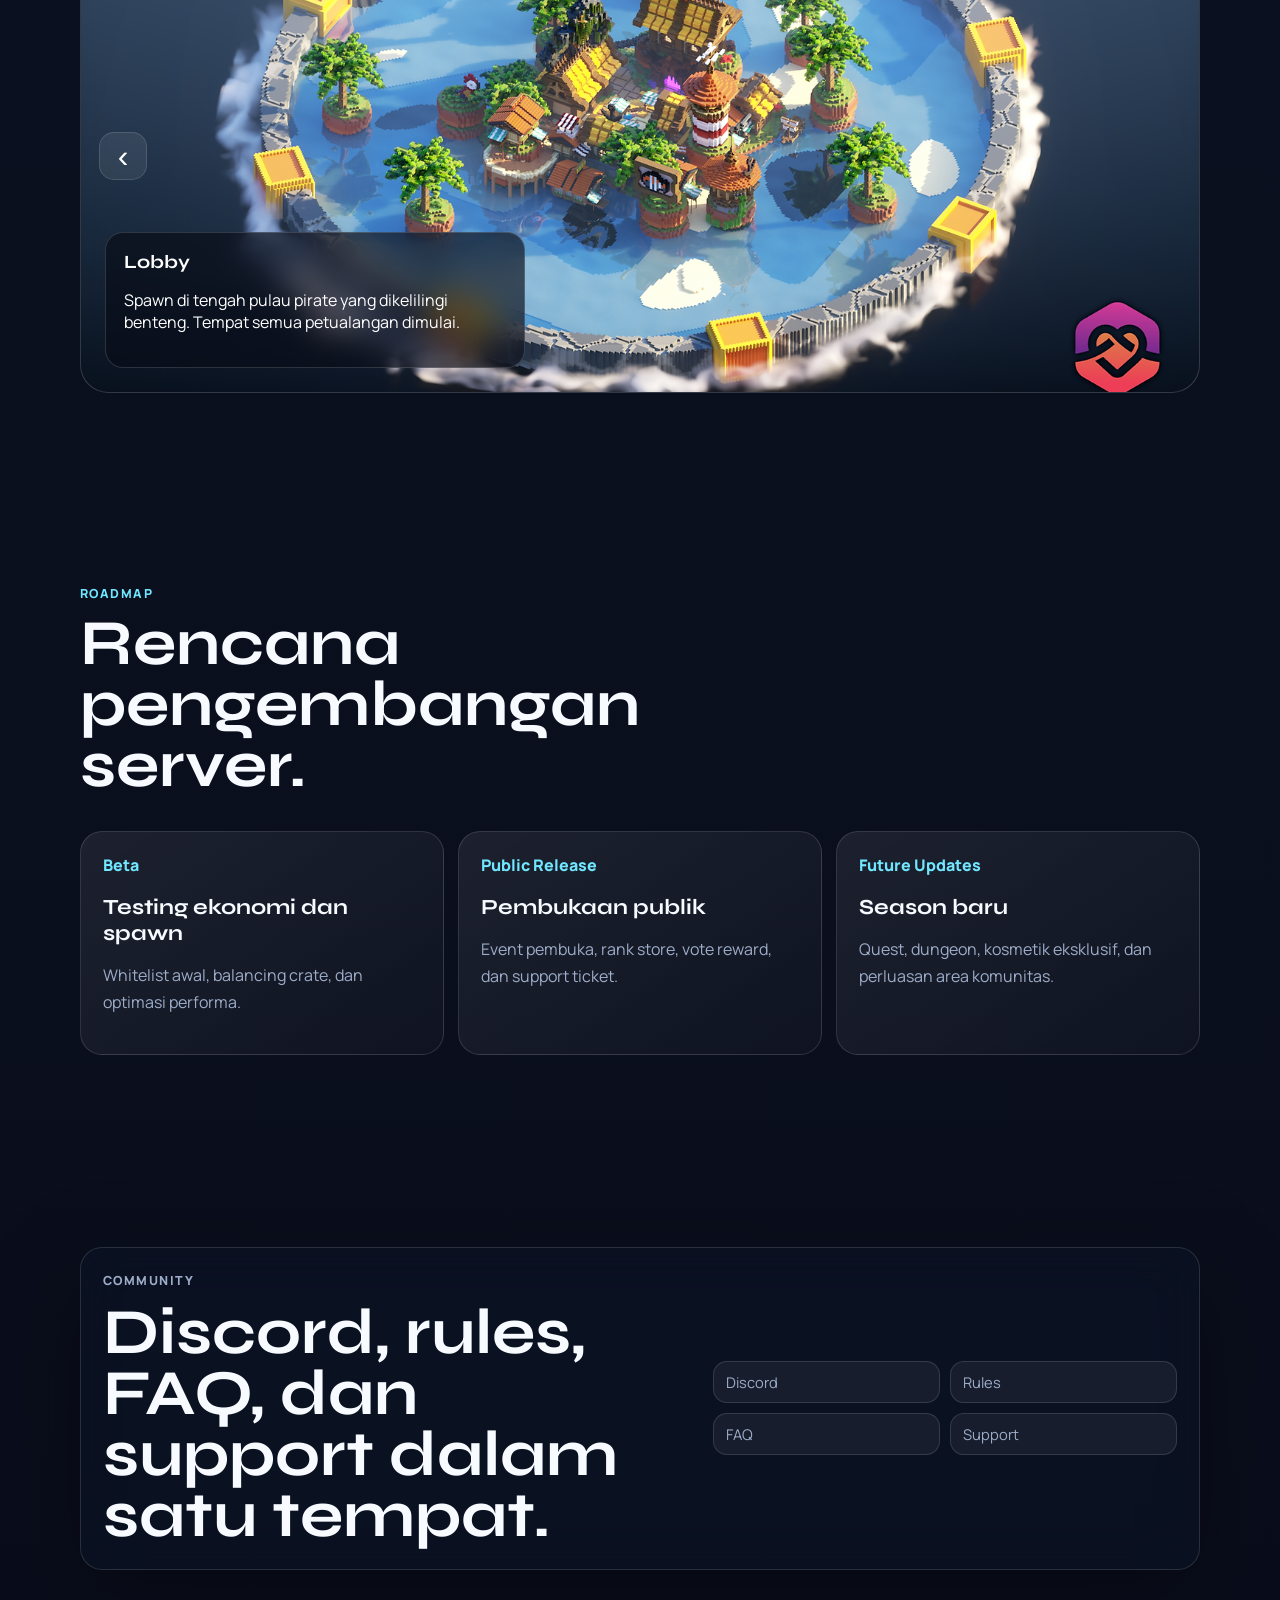
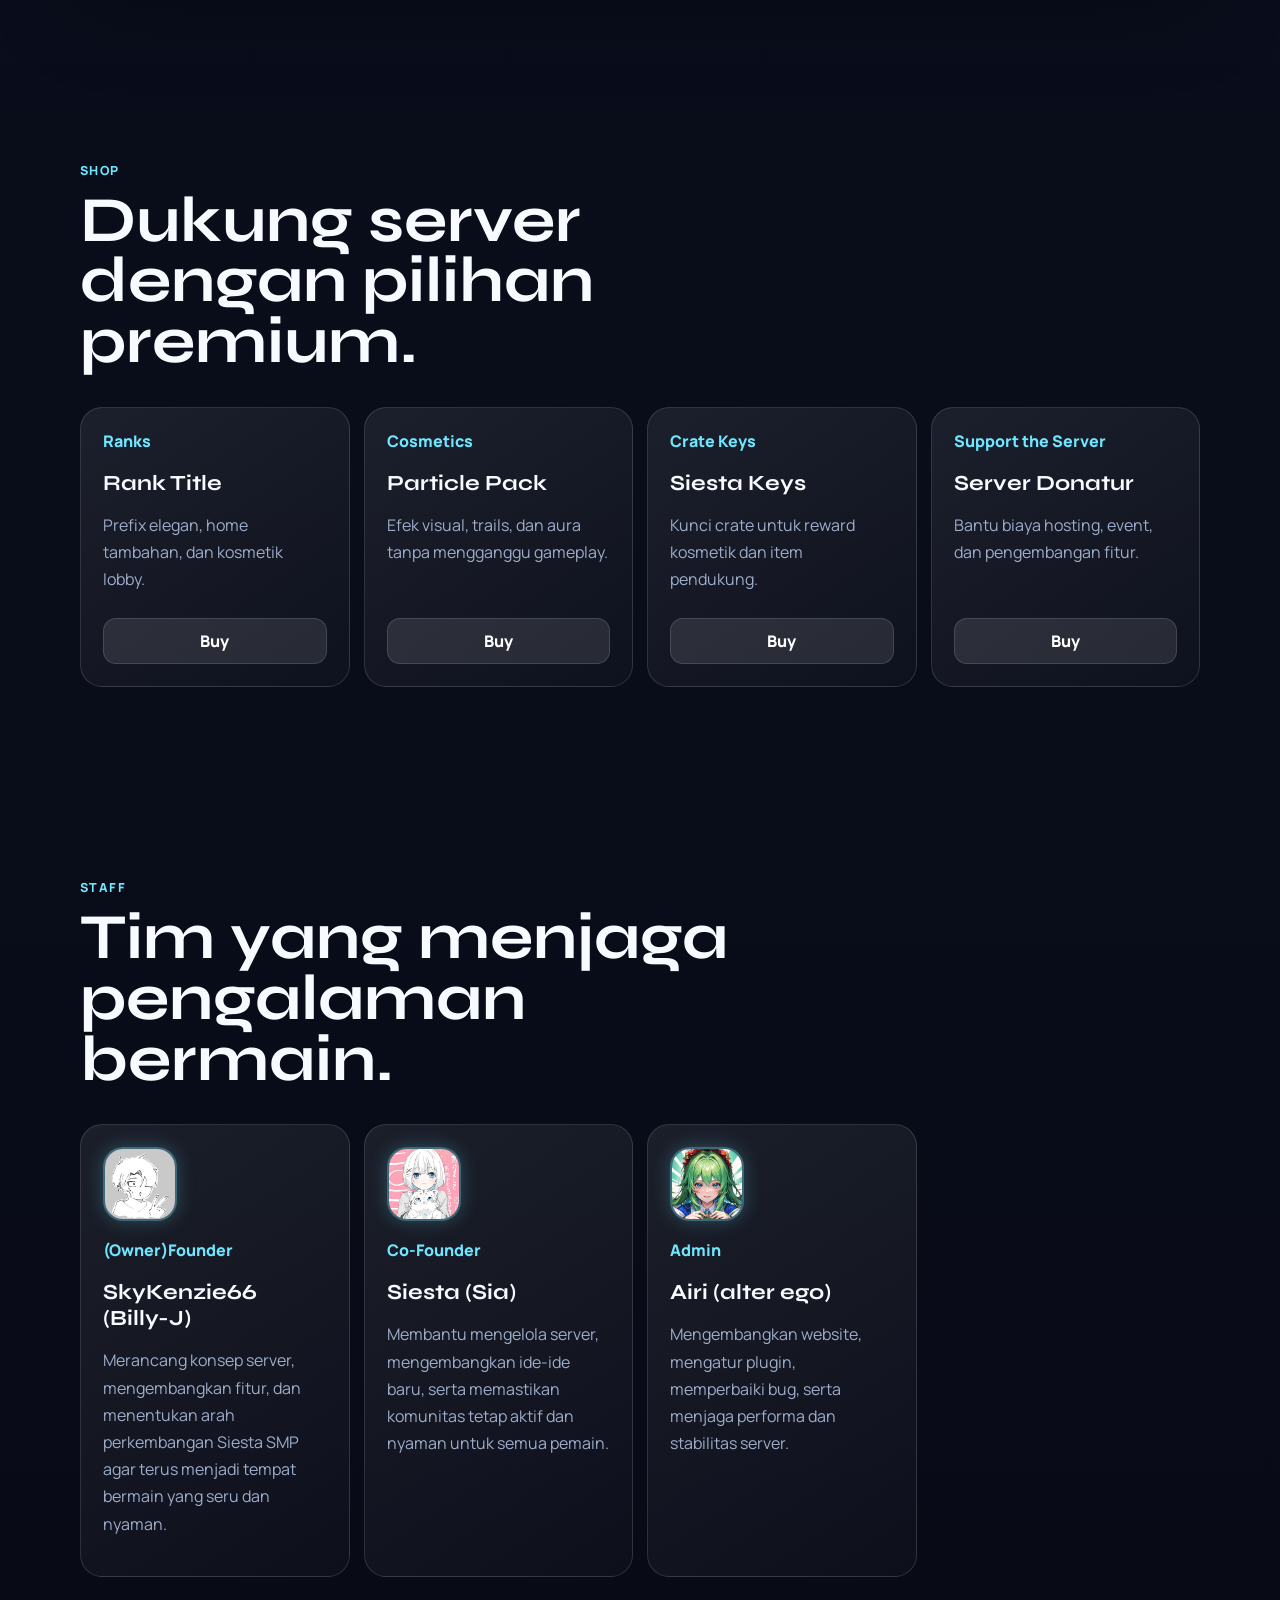
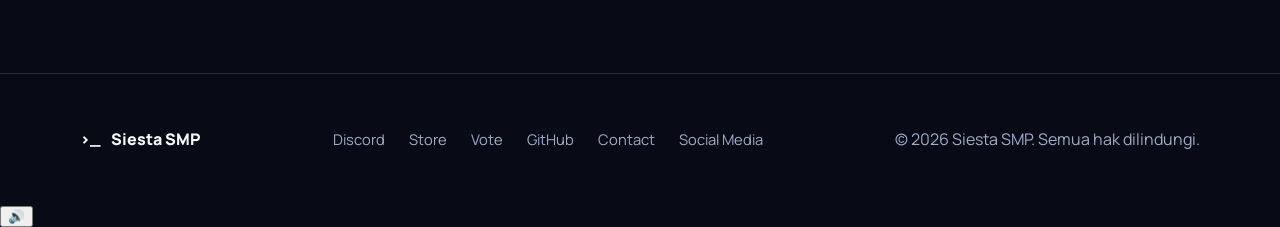
==== commit 4f16e457: "Add favicon" ====
--- a/index.html
+++ b/index.html
@@ -1,6 +1,12 @@
 <!DOCTYPE html>
 <html lang="id">
+
+    <link rel="icon" href="favicon.ico">
+  
   <head>
+
+    
+    
     <meta charset="UTF-8" />
     <meta name="viewport" content="width=device-width, initial-scale=1.0" />
     <title>Siesta SMP | Server Minecraft Premium</title>
